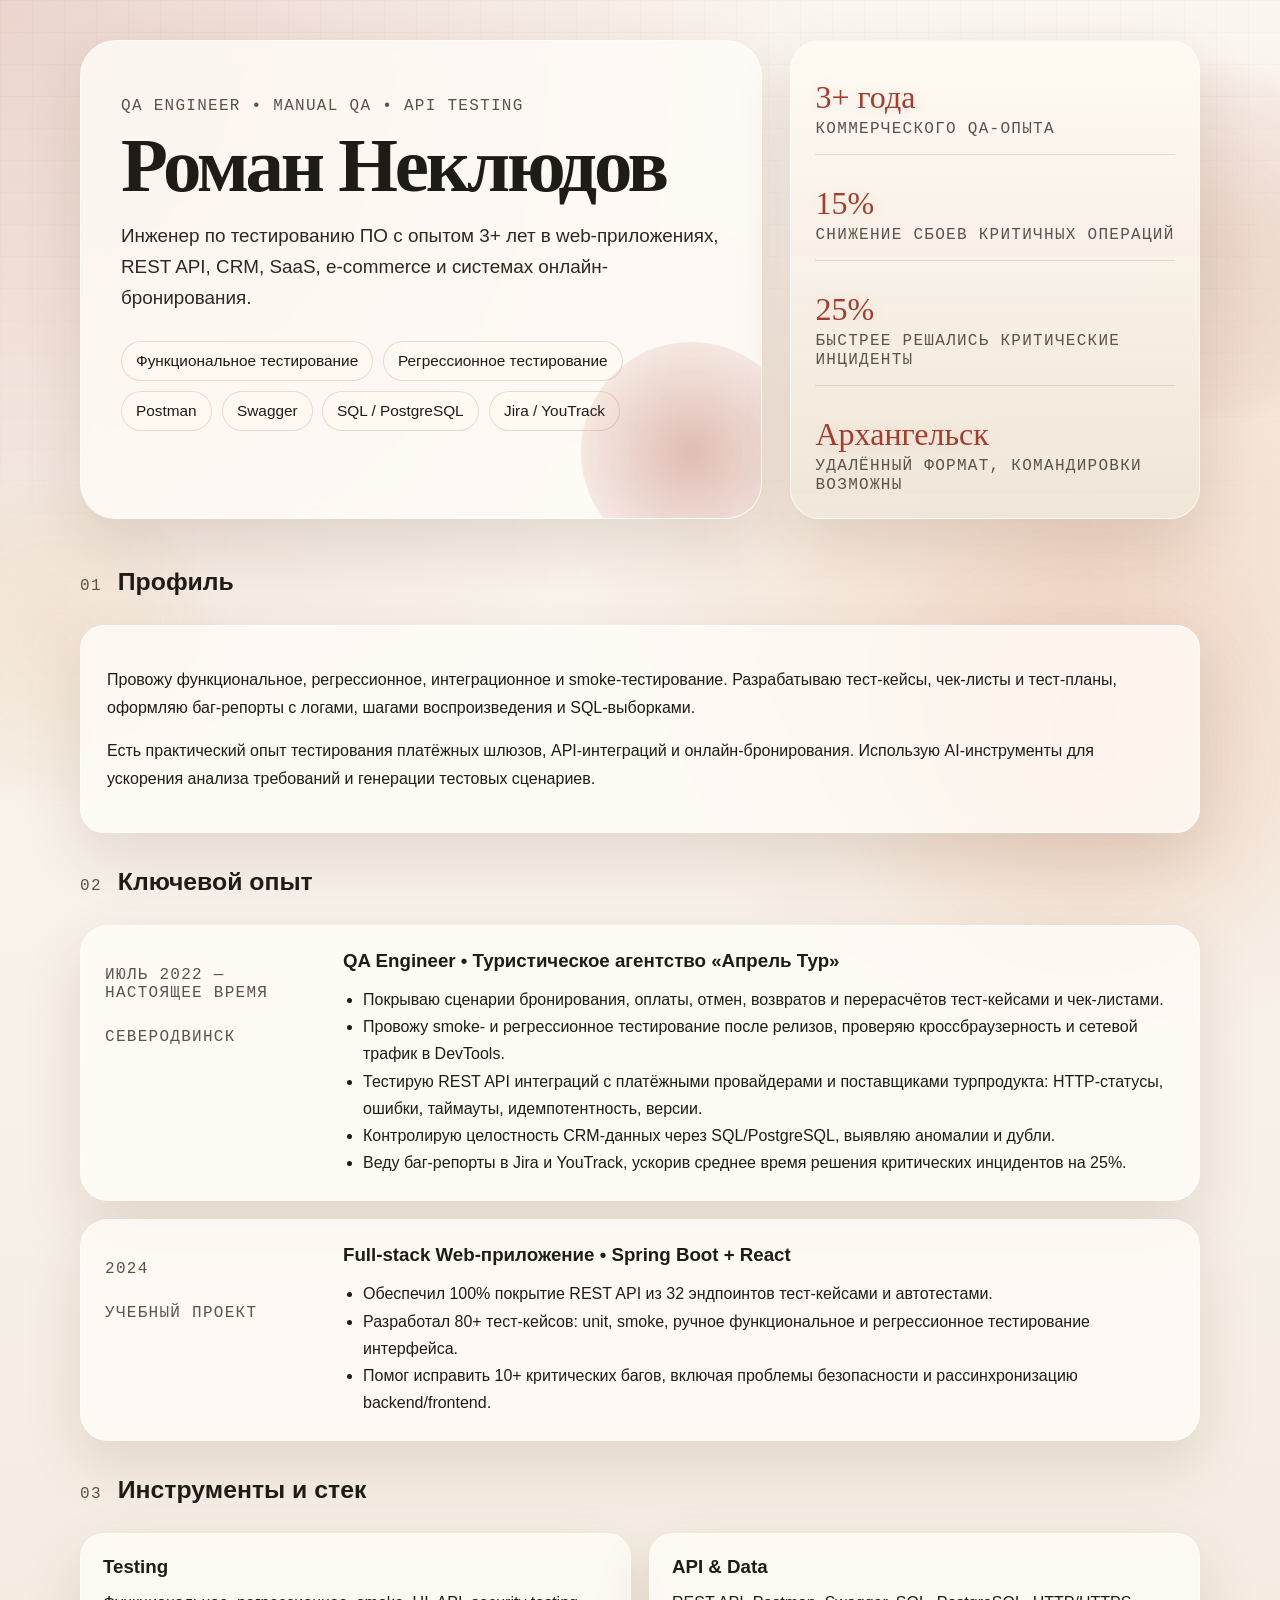
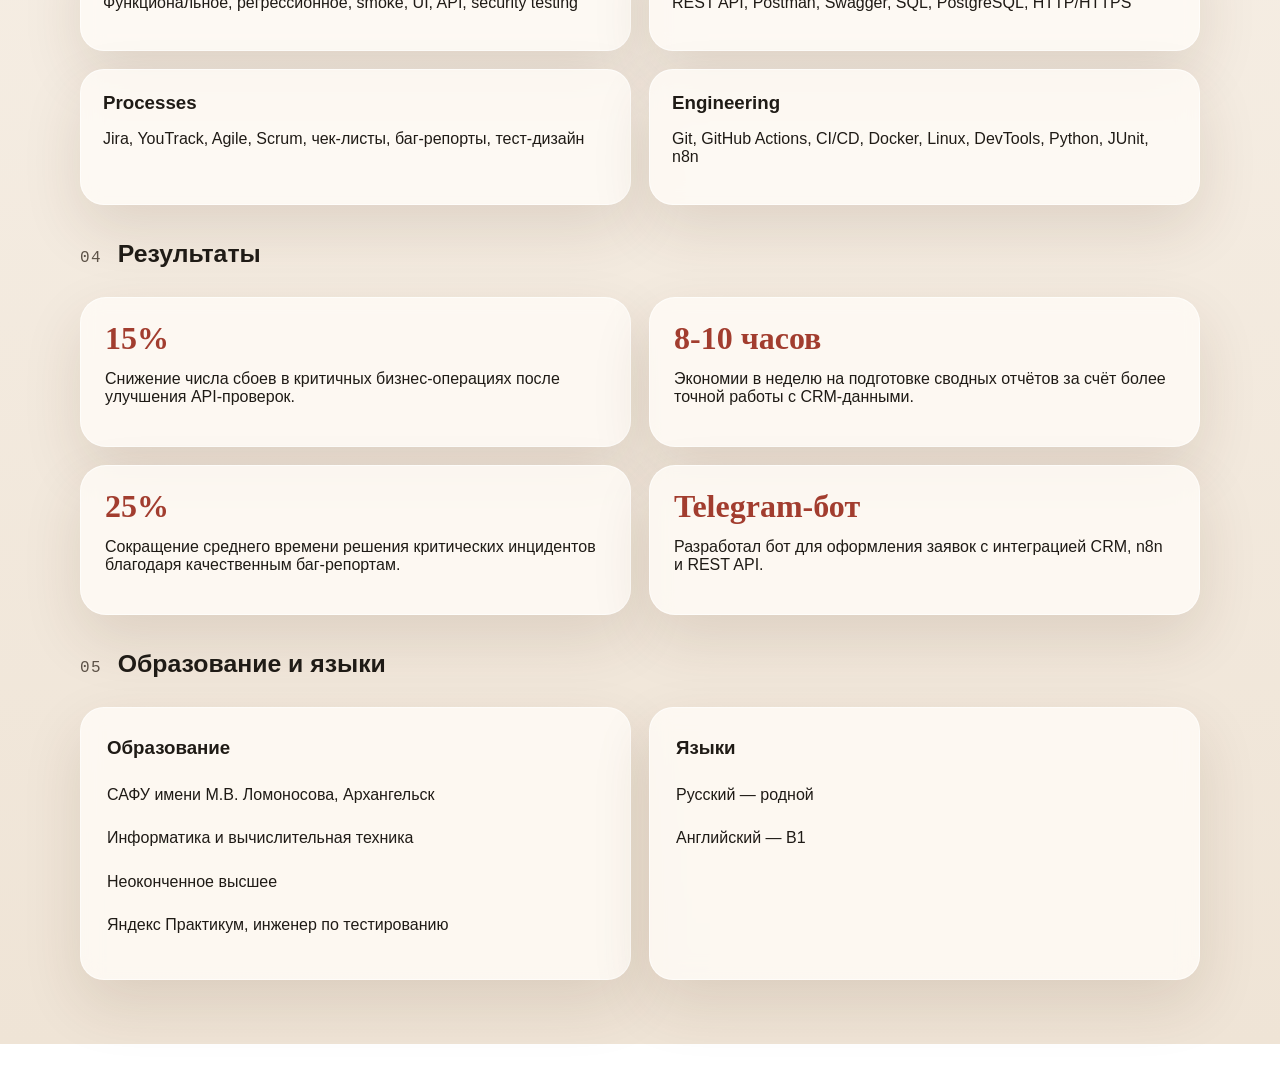
==== index.html @ d8e53c1a "Initial portfolio site" ====
<!DOCTYPE html>
<html lang="ru">
<head>
    <meta charset="UTF-8">
    <meta name="viewport" content="width=device-width, initial-scale=1.0">
    <title>Роман Неклюдов | QA Engineer</title>
    <meta
        name="description"
        content="Сайт-визитка QA Engineer Романа Неклюдова: опыт в тестировании web-приложений, REST API, CRM, SaaS и платёжных систем."
    >
    <link rel="stylesheet" href="styles.css">
</head>
<body>
<div class="ambient ambient--one" aria-hidden="true"></div>
<div class="ambient ambient--two" aria-hidden="true"></div>
<main class="page">
    <section class="hero reveal">
        <div class="hero__content hero__content--glow">
            <p class="eyebrow">QA Engineer • Manual QA • API Testing</p>
            <h1>Роман Неклюдов</h1>
            <p class="hero__lead">
                Инженер по тестированию ПО с опытом 3+ лет в web-приложениях, REST API,
                CRM, SaaS, e-commerce и системах онлайн-бронирования.
            </p>
            <div class="hero__tags" aria-label="Ключевые компетенции">
                <span>Функциональное тестирование</span>
                <span>Регрессионное тестирование</span>
                <span>Postman</span>
                <span>Swagger</span>
                <span>SQL / PostgreSQL</span>
                <span>Jira / YouTrack</span>
            </div>
        </div>

        <aside class="hero__card reveal reveal--delay-2">
            <div class="metric">
                <span class="metric__value">3+ года</span>
                <span class="metric__label">Коммерческого QA-опыта</span>
            </div>
            <div class="metric">
                <span class="metric__value">15%</span>
                <span class="metric__label">Снижение сбоев критичных операций</span>
            </div>
            <div class="metric">
                <span class="metric__value">25%</span>
                <span class="metric__label">Быстрее решались критические инциденты</span>
            </div>
            <div class="metric">
                <span class="metric__value">Архангельск</span>
                <span class="metric__label">Удалённый формат, командировки возможны</span>
            </div>
        </aside>
    </section>

    <section class="section reveal">
        <div class="section__heading">
            <p class="section__index">01</p>
            <h2>Профиль</h2>
        </div>
        <div class="panel">
            <p>
                Провожу функциональное, регрессионное, интеграционное и smoke-тестирование.
                Разрабатываю тест-кейсы, чек-листы и тест-планы, оформляю баг-репорты с логами,
                шагами воспроизведения и SQL-выборками.
            </p>
            <p>
                Есть практический опыт тестирования платёжных шлюзов, API-интеграций и
                онлайн-бронирования. Использую AI-инструменты для ускорения анализа требований
                и генерации тестовых сценариев.
            </p>
        </div>
    </section>

    <section class="section reveal">
        <div class="section__heading">
            <p class="section__index">02</p>
            <h2>Ключевой опыт</h2>
        </div>
        <div class="timeline">
            <article class="timeline__item reveal reveal--delay-1">
                <div class="timeline__meta">
                    <p>Июль 2022 — настоящее время</p>
                    <span>Северодвинск</span>
                </div>
                <div class="timeline__body">
                    <h3>QA Engineer • Туристическое агентство «Апрель Тур»</h3>
                    <ul>
                        <li>Покрываю сценарии бронирования, оплаты, отмен, возвратов и перерасчётов тест-кейсами и чек-листами.</li>
                        <li>Провожу smoke- и регрессионное тестирование после релизов, проверяю кроссбраузерность и сетевой трафик в DevTools.</li>
                        <li>Тестирую REST API интеграций с платёжными провайдерами и поставщиками турпродукта: HTTP-статусы, ошибки, таймауты, идемпотентность, версии.</li>
                        <li>Контролирую целостность CRM-данных через SQL/PostgreSQL, выявляю аномалии и дубли.</li>
                        <li>Веду баг-репорты в Jira и YouTrack, ускорив среднее время решения критических инцидентов на 25%.</li>
                    </ul>
                </div>
            </article>

            <article class="timeline__item reveal reveal--delay-2">
                <div class="timeline__meta">
                    <p>2024</p>
                    <span>Учебный проект</span>
                </div>
                <div class="timeline__body">
                    <h3>Full-stack Web-приложение • Spring Boot + React</h3>
                    <ul>
                        <li>Обеспечил 100% покрытие REST API из 32 эндпоинтов тест-кейсами и автотестами.</li>
                        <li>Разработал 80+ тест-кейсов: unit, smoke, ручное функциональное и регрессионное тестирование интерфейса.</li>
                        <li>Помог исправить 10+ критических багов, включая проблемы безопасности и рассинхронизацию backend/frontend.</li>
                    </ul>
                </div>
            </article>
        </div>
    </section>

    <section class="section reveal">
        <div class="section__heading">
            <p class="section__index">03</p>
            <h2>Инструменты и стек</h2>
        </div>
        <div class="stack">
            <div class="stack__group reveal reveal--delay-1">
                <h3>Testing</h3>
                <p>Функциональное, регрессионное, smoke, UI, API, security testing</p>
            </div>
            <div class="stack__group reveal reveal--delay-2">
                <h3>API & Data</h3>
                <p>REST API, Postman, Swagger, SQL, PostgreSQL, HTTP/HTTPS</p>
            </div>
            <div class="stack__group reveal reveal--delay-3">
                <h3>Processes</h3>
                <p>Jira, YouTrack, Agile, Scrum, чек-листы, баг-репорты, тест-дизайн</p>
            </div>
            <div class="stack__group reveal reveal--delay-4">
                <h3>Engineering</h3>
                <p>Git, GitHub Actions, CI/CD, Docker, Linux, DevTools, Python, JUnit, n8n</p>
            </div>
        </div>
    </section>

    <section class="section reveal">
        <div class="section__heading">
            <p class="section__index">04</p>
            <h2>Результаты</h2>
        </div>
        <div class="results">
            <article class="result-card reveal reveal--delay-1">
                <strong>15%</strong>
                <p>Снижение числа сбоев в критичных бизнес-операциях после улучшения API-проверок.</p>
            </article>
            <article class="result-card reveal reveal--delay-2">
                <strong>8-10 часов</strong>
                <p>Экономии в неделю на подготовке сводных отчётов за счёт более точной работы с CRM-данными.</p>
            </article>
            <article class="result-card reveal reveal--delay-3">
                <strong>25%</strong>
                <p>Сокращение среднего времени решения критических инцидентов благодаря качественным баг-репортам.</p>
            </article>
            <article class="result-card reveal reveal--delay-4">
                <strong>Telegram-бот</strong>
                <p>Разработал бот для оформления заявок с интеграцией CRM, n8n и REST API.</p>
            </article>
        </div>
    </section>

    <section class="section section--compact reveal">
        <div class="section__heading">
            <p class="section__index">05</p>
            <h2>Образование и языки</h2>
        </div>
        <div class="grid-two">
            <div class="panel reveal reveal--delay-1">
                <h3>Образование</h3>
                <p>САФУ имени М.В. Ломоносова, Архангельск</p>
                <p>Информатика и вычислительная техника</p>
                <p>Неоконченное высшее</p>
                <p>Яндекс Практикум, инженер по тестированию</p>
            </div>
            <div class="panel reveal reveal--delay-2">
                <h3>Языки</h3>
                <p>Русский — родной</p>
                <p>Английский — B1</p>
            </div>
        </div>
    </section>
</main>
<script>
    const observer = new IntersectionObserver((entries) => {
        entries.forEach((entry) => {
            if (entry.isIntersecting) {
                entry.target.classList.add('reveal--visible');
                observer.unobserve(entry.target);
            }
        });
    }, { threshold: 0.18 });

    document.querySelectorAll('.reveal').forEach((element) => {
        observer.observe(element);
    });
</script>
</body>
</html>
---- styles.css ----
:root {
    --bg: #f7f0e7;
    --bg-strong: #eadbc8;
    --surface: rgba(255, 252, 247, 0.82);
    --surface-strong: #fffaf2;
    --text: #1f1b16;
    --muted: #5d5247;
    --accent: #a23d2f;
    --accent-soft: #d87f52;
    --line: rgba(31, 27, 22, 0.12);
    --shadow: 0 24px 60px rgba(70, 40, 16, 0.12);
}

* {
    box-sizing: border-box;
}

html {
    scroll-behavior: smooth;
}

body {
    margin: 0;
    min-height: 100vh;
    color: var(--text);
    font-family: "Segoe UI Variable Text", "Trebuchet MS", sans-serif;
    background:
        radial-gradient(circle at top left, rgba(162, 61, 47, 0.18), transparent 28%),
        radial-gradient(circle at right 15% top 20%, rgba(216, 127, 82, 0.22), transparent 22%),
        linear-gradient(180deg, #fbf6f0 0%, var(--bg) 45%, #efe4d6 100%);
    overflow-x: hidden;
}

body::before {
    content: "";
    position: fixed;
    inset: 0;
    pointer-events: none;
    background-image:
        linear-gradient(rgba(31, 27, 22, 0.035) 1px, transparent 1px),
        linear-gradient(90deg, rgba(31, 27, 22, 0.03) 1px, transparent 1px);
    background-size: 32px 32px;
    mask-image: linear-gradient(180deg, rgba(0, 0, 0, 0.45), transparent 92%);
    animation: driftGrid 24s linear infinite;
}

body::after {
    content: "";
    position: fixed;
    inset: auto 0 0 auto;
    width: 42vw;
    height: 42vw;
    pointer-events: none;
    background: radial-gradient(circle, rgba(216, 127, 82, 0.16), transparent 66%);
    filter: blur(12px);
    transform: translate(14%, 24%);
    animation: pulseAura 11s ease-in-out infinite;
}

.ambient {
    position: fixed;
    border-radius: 50%;
    pointer-events: none;
    filter: blur(10px);
    opacity: 0.6;
}

.ambient--one {
    top: 8%;
    right: -8%;
    width: 340px;
    height: 340px;
    background: radial-gradient(circle, rgba(162, 61, 47, 0.22), rgba(162, 61, 47, 0));
    animation: floatBlob 14s ease-in-out infinite;
}

.ambient--two {
    left: -7%;
    bottom: 12%;
    width: 300px;
    height: 300px;
    background: radial-gradient(circle, rgba(230, 191, 128, 0.26), rgba(230, 191, 128, 0));
    animation: floatBlobReverse 17s ease-in-out infinite;
}

.page {
    position: relative;
    z-index: 1;
    width: min(1120px, calc(100% - 32px));
    margin: 0 auto;
    padding: 40px 0 64px;
}

.hero {
    display: grid;
    grid-template-columns: minmax(0, 1.5fr) minmax(290px, 0.9fr);
    gap: 28px;
    align-items: stretch;
    margin-bottom: 42px;
}

.hero__content,
.hero__card,
.panel,
.timeline__item,
.result-card,
.stack__group {
    backdrop-filter: blur(10px);
    background: var(--surface);
    border: 1px solid rgba(255, 255, 255, 0.6);
    box-shadow: var(--shadow);
    transition:
        transform 400ms cubic-bezier(0.2, 0.8, 0.2, 1),
        box-shadow 400ms cubic-bezier(0.2, 0.8, 0.2, 1),
        border-color 400ms ease,
        background-color 400ms ease;
}

.hero__content {
    position: relative;
    overflow: hidden;
    padding: 40px;
    border-radius: 36px;
}

.hero__content::after {
    content: "";
    position: absolute;
    right: -40px;
    bottom: -44px;
    width: 220px;
    height: 220px;
    border-radius: 50%;
    background: radial-gradient(circle, rgba(162, 61, 47, 0.32), rgba(162, 61, 47, 0));
    animation: orbDrift 9s ease-in-out infinite;
}

.hero__content--glow::before {
    content: "";
    position: absolute;
    inset: -2px;
    border-radius: inherit;
    background: linear-gradient(135deg, rgba(255, 255, 255, 0.55), rgba(162, 61, 47, 0.06), rgba(216, 127, 82, 0.2));
    opacity: 0.9;
    mask:
        linear-gradient(#fff 0 0) content-box,
        linear-gradient(#fff 0 0);
    mask-composite: exclude;
    padding: 1px;
    pointer-events: none;
}

.eyebrow,
.section__index,
.timeline__meta,
.metric__label {
    color: var(--muted);
    font-family: "Consolas", "Lucida Console", monospace;
    letter-spacing: 0.08em;
    text-transform: uppercase;
}

.hero h1 {
    margin: 14px 0 18px;
    font-family: Georgia, "Times New Roman", serif;
    font-size: clamp(2.8rem, 6vw, 5.5rem);
    line-height: 0.92;
    letter-spacing: -0.04em;
    animation: titleRise 1s cubic-bezier(0.18, 0.89, 0.32, 1.28) both;
}

.hero__lead {
    max-width: 700px;
    margin: 0;
    font-size: 1.18rem;
    line-height: 1.65;
    color: #30271f;
    animation: fadeSlideUp 0.9s ease both;
    animation-delay: 120ms;
}

.hero__tags {
    display: flex;
    flex-wrap: wrap;
    gap: 10px;
    margin-top: 28px;
}

.hero__tags span {
    padding: 10px 14px;
    border: 1px solid rgba(162, 61, 47, 0.18);
    border-radius: 999px;
    background: rgba(255, 250, 242, 0.78);
    font-size: 0.96rem;
    animation: chipPop 0.6s ease both;
}

.hero__tags span:nth-child(1) {
    animation-delay: 180ms;
}

.hero__tags span:nth-child(2) {
    animation-delay: 260ms;
}

.hero__tags span:nth-child(3) {
    animation-delay: 340ms;
}

.hero__tags span:nth-child(4) {
    animation-delay: 420ms;
}

.hero__tags span:nth-child(5) {
    animation-delay: 500ms;
}

.hero__tags span:nth-child(6) {
    animation-delay: 580ms;
}

.hero__card {
    display: grid;
    gap: 16px;
    padding: 24px;
    border-radius: 30px;
    background:
        linear-gradient(180deg, rgba(255, 250, 242, 0.94), rgba(239, 228, 214, 0.9)),
        var(--surface);
}

.metric {
    padding: 16px 0;
    border-bottom: 1px solid var(--line);
}

.metric:last-child {
    border-bottom: 0;
    padding-bottom: 0;
}

.metric__value {
    display: block;
    margin-bottom: 6px;
    color: var(--accent);
    font-family: Georgia, "Times New Roman", serif;
    font-size: 2rem;
    line-height: 1;
    text-shadow: 0 0 18px rgba(162, 61, 47, 0.12);
}

.section {
    margin-bottom: 28px;
}

.section__heading {
    display: flex;
    gap: 16px;
    align-items: baseline;
    margin-bottom: 14px;
}

.section__heading h2 {
    margin: 0;
    font-size: 1.55rem;
}

.panel {
    padding: 24px 26px;
    border-radius: 24px;
    line-height: 1.72;
}

.timeline {
    display: grid;
    gap: 18px;
}

.timeline__item {
    display: grid;
    grid-template-columns: 220px minmax(0, 1fr);
    gap: 18px;
    padding: 24px;
    border-radius: 28px;
}

.timeline__meta span {
    display: inline-block;
    margin-top: 10px;
}

.timeline__body h3,
.stack__group h3,
.panel h3 {
    margin-top: 0;
    margin-bottom: 14px;
}

.timeline__body ul {
    margin: 0;
    padding-left: 20px;
    line-height: 1.7;
}

.stack {
    display: grid;
    grid-template-columns: repeat(2, minmax(0, 1fr));
    gap: 18px;
}

.stack__group {
    padding: 22px;
    border-radius: 24px;
}

.results,
.grid-two {
    display: grid;
    grid-template-columns: repeat(2, minmax(0, 1fr));
    gap: 18px;
}

.result-card {
    padding: 24px;
    border-radius: 26px;
}

.result-card strong {
    display: block;
    margin-bottom: 12px;
    color: var(--accent);
    font-family: Georgia, "Times New Roman", serif;
    font-size: 2rem;
    line-height: 1;
}

.section--compact {
    margin-bottom: 0;
}

.hero__content:hover,
.hero__card:hover,
.panel:hover,
.timeline__item:hover,
.result-card:hover,
.stack__group:hover {
    transform: translateY(-6px);
    box-shadow: 0 30px 70px rgba(70, 40, 16, 0.18);
    border-color: rgba(162, 61, 47, 0.2);
}

.timeline__item:hover,
.result-card:hover,
.stack__group:hover {
    background: rgba(255, 252, 247, 0.92);
}

.reveal {
    opacity: 0;
    transform: translateY(32px) scale(0.985);
    transition:
        opacity 700ms ease,
        transform 700ms cubic-bezier(0.2, 0.8, 0.2, 1);
}

.reveal--visible {
    opacity: 1;
    transform: translateY(0) scale(1);
}

.reveal--delay-1 {
    transition-delay: 90ms;
}

.reveal--delay-2 {
    transition-delay: 180ms;
}

.reveal--delay-3 {
    transition-delay: 270ms;
}

.reveal--delay-4 {
    transition-delay: 360ms;
}

@keyframes driftGrid {
    0% {
        transform: translate3d(0, 0, 0);
    }
    50% {
        transform: translate3d(0, 10px, 0);
    }
    100% {
        transform: translate3d(0, 0, 0);
    }
}

@keyframes pulseAura {
    0%,
    100% {
        transform: translate(14%, 24%) scale(1);
        opacity: 0.75;
    }
    50% {
        transform: translate(10%, 20%) scale(1.08);
        opacity: 1;
    }
}

@keyframes floatBlob {
    0%,
    100% {
        transform: translate3d(0, 0, 0) scale(1);
    }
    50% {
        transform: translate3d(-20px, 24px, 0) scale(1.08);
    }
}

@keyframes floatBlobReverse {
    0%,
    100% {
        transform: translate3d(0, 0, 0) scale(1);
    }
    50% {
        transform: translate3d(26px, -18px, 0) scale(0.94);
    }
}

@keyframes orbDrift {
    0%,
    100% {
        transform: translate3d(0, 0, 0) scale(1);
    }
    50% {
        transform: translate3d(-18px, -18px, 0) scale(1.08);
    }
}

@keyframes titleRise {
    from {
        opacity: 0;
        transform: translateY(26px) scale(0.96);
        filter: blur(8px);
    }
    to {
        opacity: 1;
        transform: translateY(0) scale(1);
        filter: blur(0);
    }
}

@keyframes fadeSlideUp {
    from {
        opacity: 0;
        transform: translateY(20px);
    }
    to {
        opacity: 1;
        transform: translateY(0);
    }
}

@keyframes chipPop {
    from {
        opacity: 0;
        transform: translateY(14px) scale(0.92);
    }
    to {
        opacity: 1;
        transform: translateY(0) scale(1);
    }
}

@media (max-width: 900px) {
    .hero,
    .timeline__item,
    .stack,
    .results,
    .grid-two {
        grid-template-columns: 1fr;
    }

    .hero__content,
    .hero__card,
    .timeline__item,
    .panel,
    .result-card,
    .stack__group {
        border-radius: 24px;
    }

    .page {
        width: min(100% - 20px, 1120px);
        padding-top: 20px;
    }

    .ambient--one,
    .ambient--two {
        opacity: 0.35;
    }
}

@media (max-width: 640px) {
    .hero__content,
    .hero__card,
    .timeline__item,
    .panel,
    .result-card,
    .stack__group {
        padding: 20px;
    }

    .hero h1 {
        font-size: clamp(2.4rem, 14vw, 4rem);
    }

    .hero__lead,
    .panel,
    .timeline__body ul,
    .stack__group,
    .result-card {
        font-size: 0.98rem;
    }
}

@media (prefers-reduced-motion: reduce) {
    *,
    *::before,
    *::after {
        animation: none !important;
        transition: none !important;
        scroll-behavior: auto !important;
    }

    .reveal {
        opacity: 1;
        transform: none;
    }
}
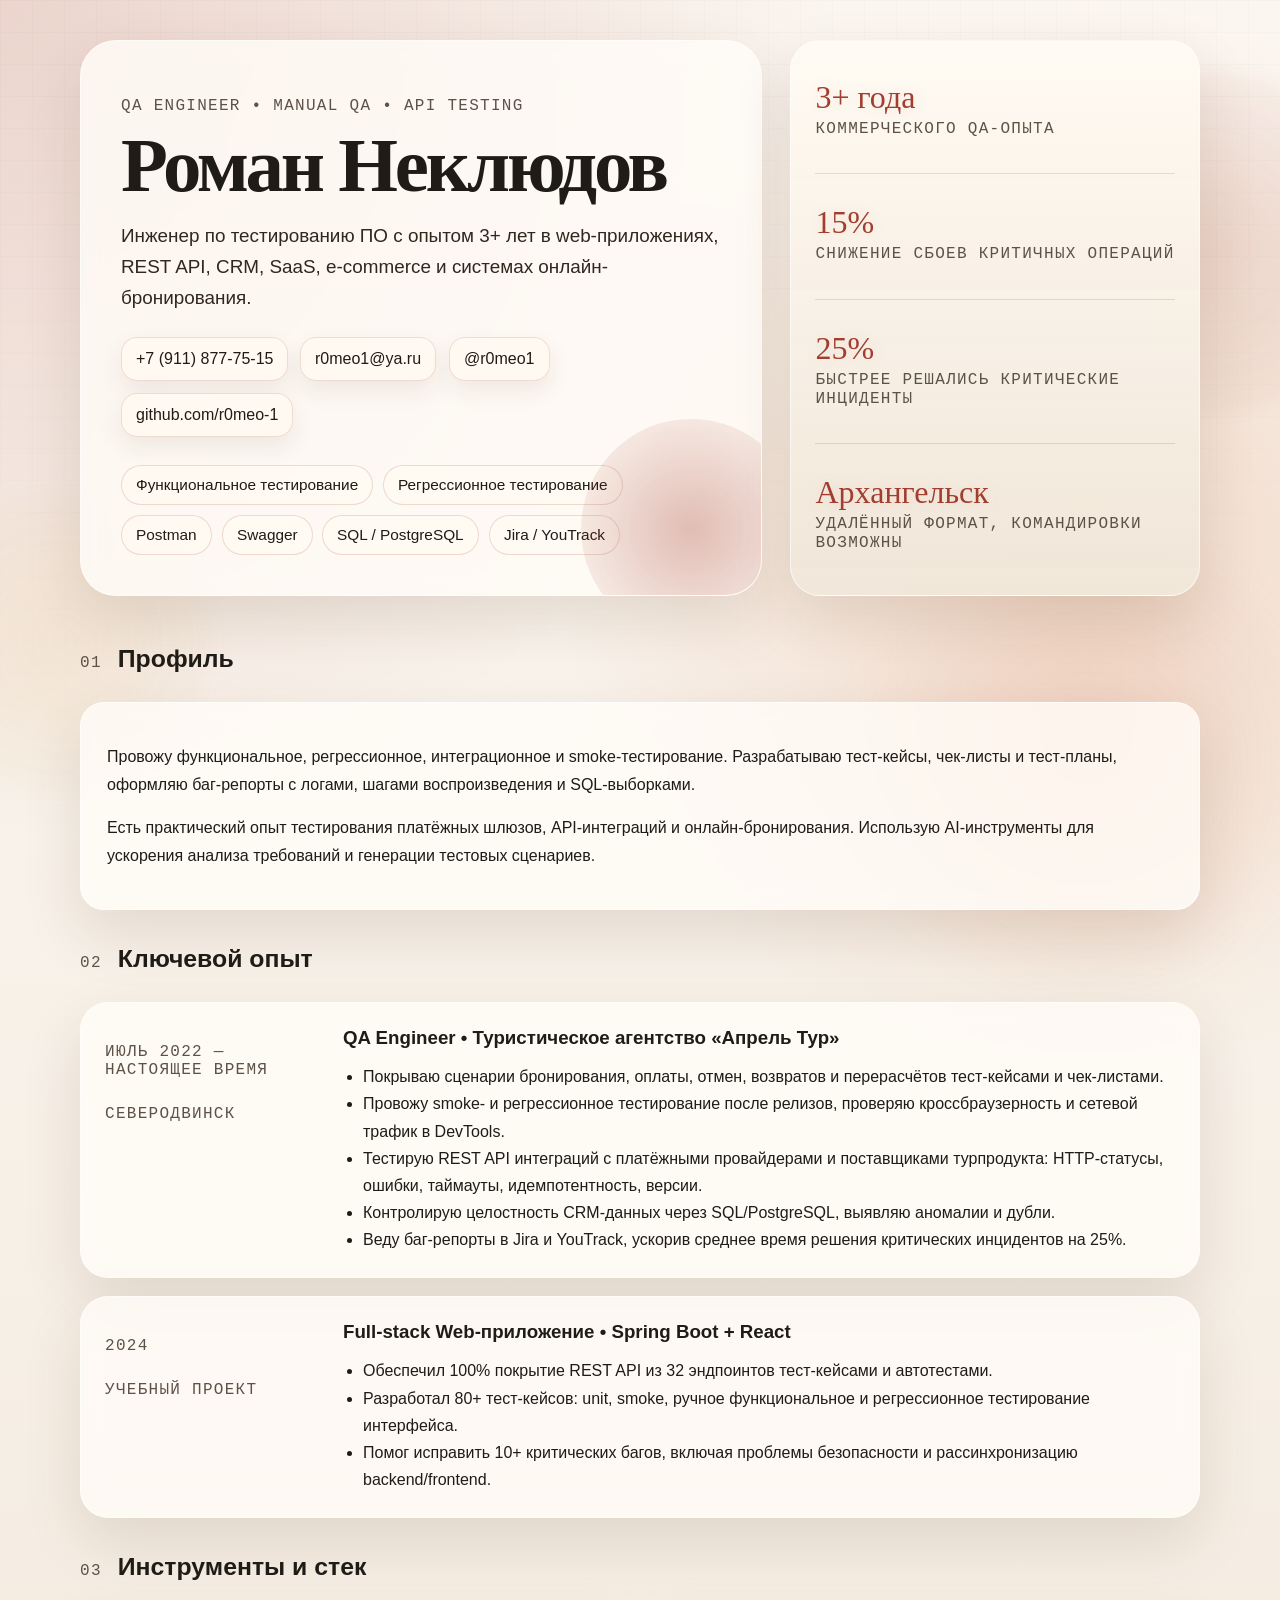
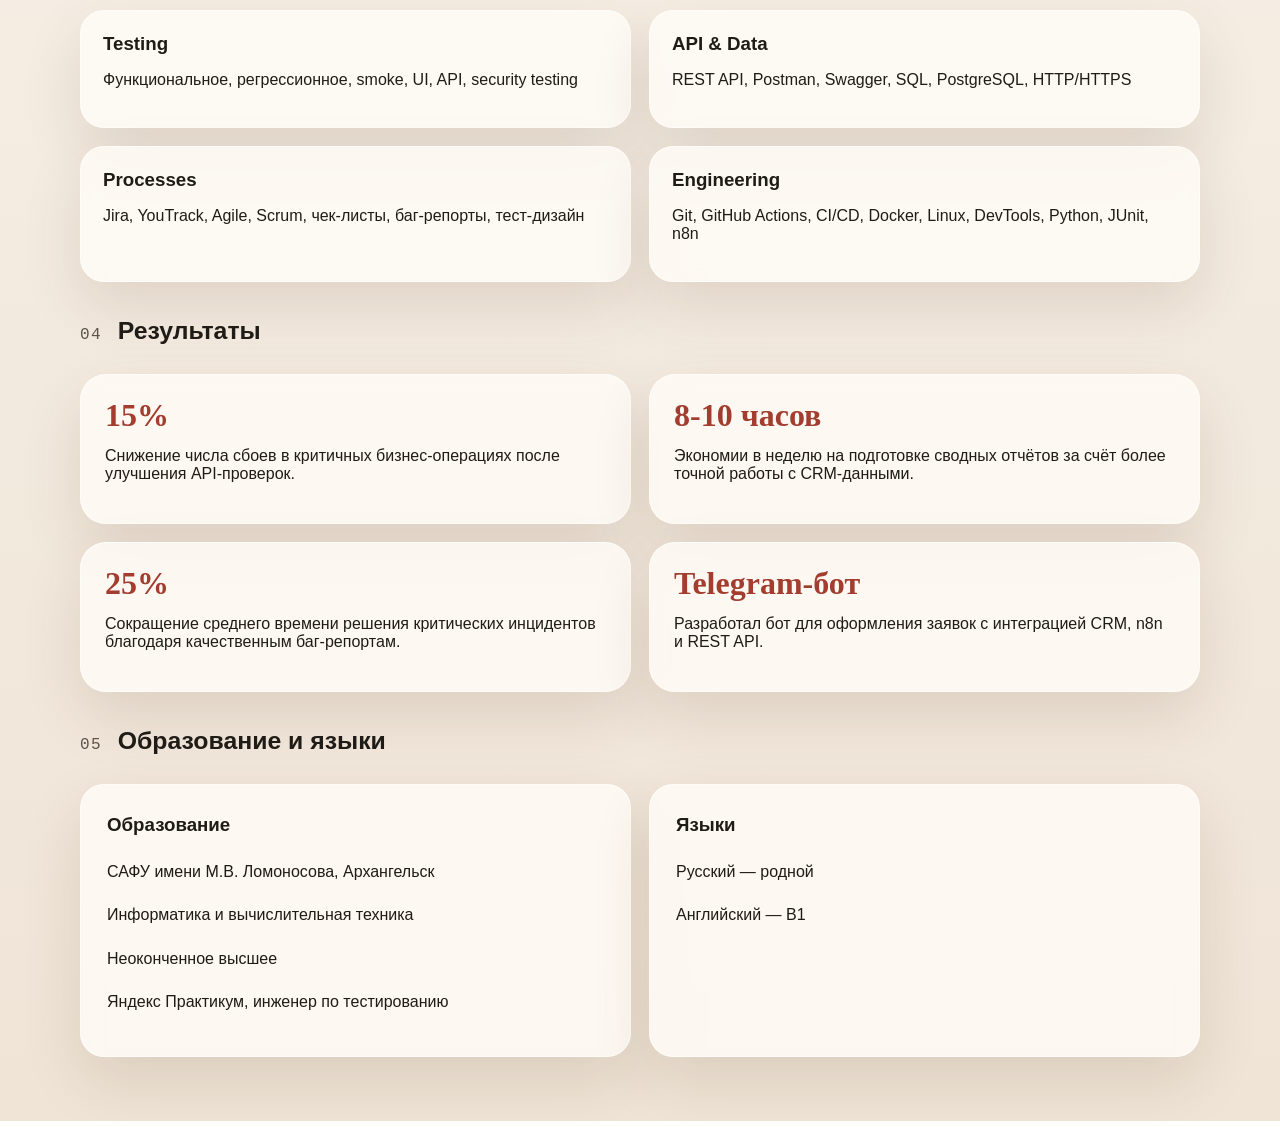
==== commit f2cafc2d: "Update landing pages and enjoycamp design" ====
--- a/index.html
+++ b/index.html
@@ -22,6 +22,12 @@
                 Инженер по тестированию ПО с опытом 3+ лет в web-приложениях, REST API,
                 CRM, SaaS, e-commerce и системах онлайн-бронирования.
             </p>
+            <div class="contact-strip" aria-label="Контакты">
+                <a href="tel:+79118777515">+7 (911) 877-75-15</a>
+                <a href="mailto:r0meo1@ya.ru">r0meo1@ya.ru</a>
+                <a href="https://t.me/r0meo1" target="_blank" rel="noreferrer">@r0meo1</a>
+                <a href="https://github.com/r0meo-1" target="_blank" rel="noreferrer">github.com/r0meo-1</a>
+            </div>
             <div class="hero__tags" aria-label="Ключевые компетенции">
                 <span>Функциональное тестирование</span>
                 <span>Регрессионное тестирование</span>
--- a/styles.css
+++ b/styles.css
@@ -179,6 +179,55 @@
     animation-delay: 120ms;
 }
 
+.contact-strip {
+    display: flex;
+    flex-wrap: wrap;
+    gap: 12px;
+    margin-top: 24px;
+}
+
+.contact-strip a {
+    display: inline-flex;
+    align-items: center;
+    min-height: 44px;
+    padding: 10px 14px;
+    color: var(--text);
+    text-decoration: none;
+    border: 1px solid rgba(162, 61, 47, 0.16);
+    border-radius: 16px;
+    background: rgba(255, 250, 242, 0.86);
+    box-shadow: 0 10px 24px rgba(70, 40, 16, 0.08);
+    transition:
+        transform 220ms ease,
+        border-color 220ms ease,
+        background-color 220ms ease,
+        box-shadow 220ms ease;
+    animation: chipPop 0.6s ease both;
+}
+
+.contact-strip a:nth-child(1) {
+    animation-delay: 160ms;
+}
+
+.contact-strip a:nth-child(2) {
+    animation-delay: 240ms;
+}
+
+.contact-strip a:nth-child(3) {
+    animation-delay: 320ms;
+}
+
+.contact-strip a:nth-child(4) {
+    animation-delay: 400ms;
+}
+
+.contact-strip a:hover {
+    transform: translateY(-2px);
+    border-color: rgba(162, 61, 47, 0.3);
+    background: rgba(255, 252, 247, 0.96);
+    box-shadow: 0 14px 28px rgba(70, 40, 16, 0.12);
+}
+
 .hero__tags {
     display: flex;
     flex-wrap: wrap;
@@ -523,6 +572,15 @@
     .result-card {
         font-size: 0.98rem;
     }
+
+    .contact-strip {
+        gap: 10px;
+    }
+
+    .contact-strip a {
+        width: 100%;
+        justify-content: center;
+    }
 }
 
 @media (prefers-reduced-motion: reduce) {
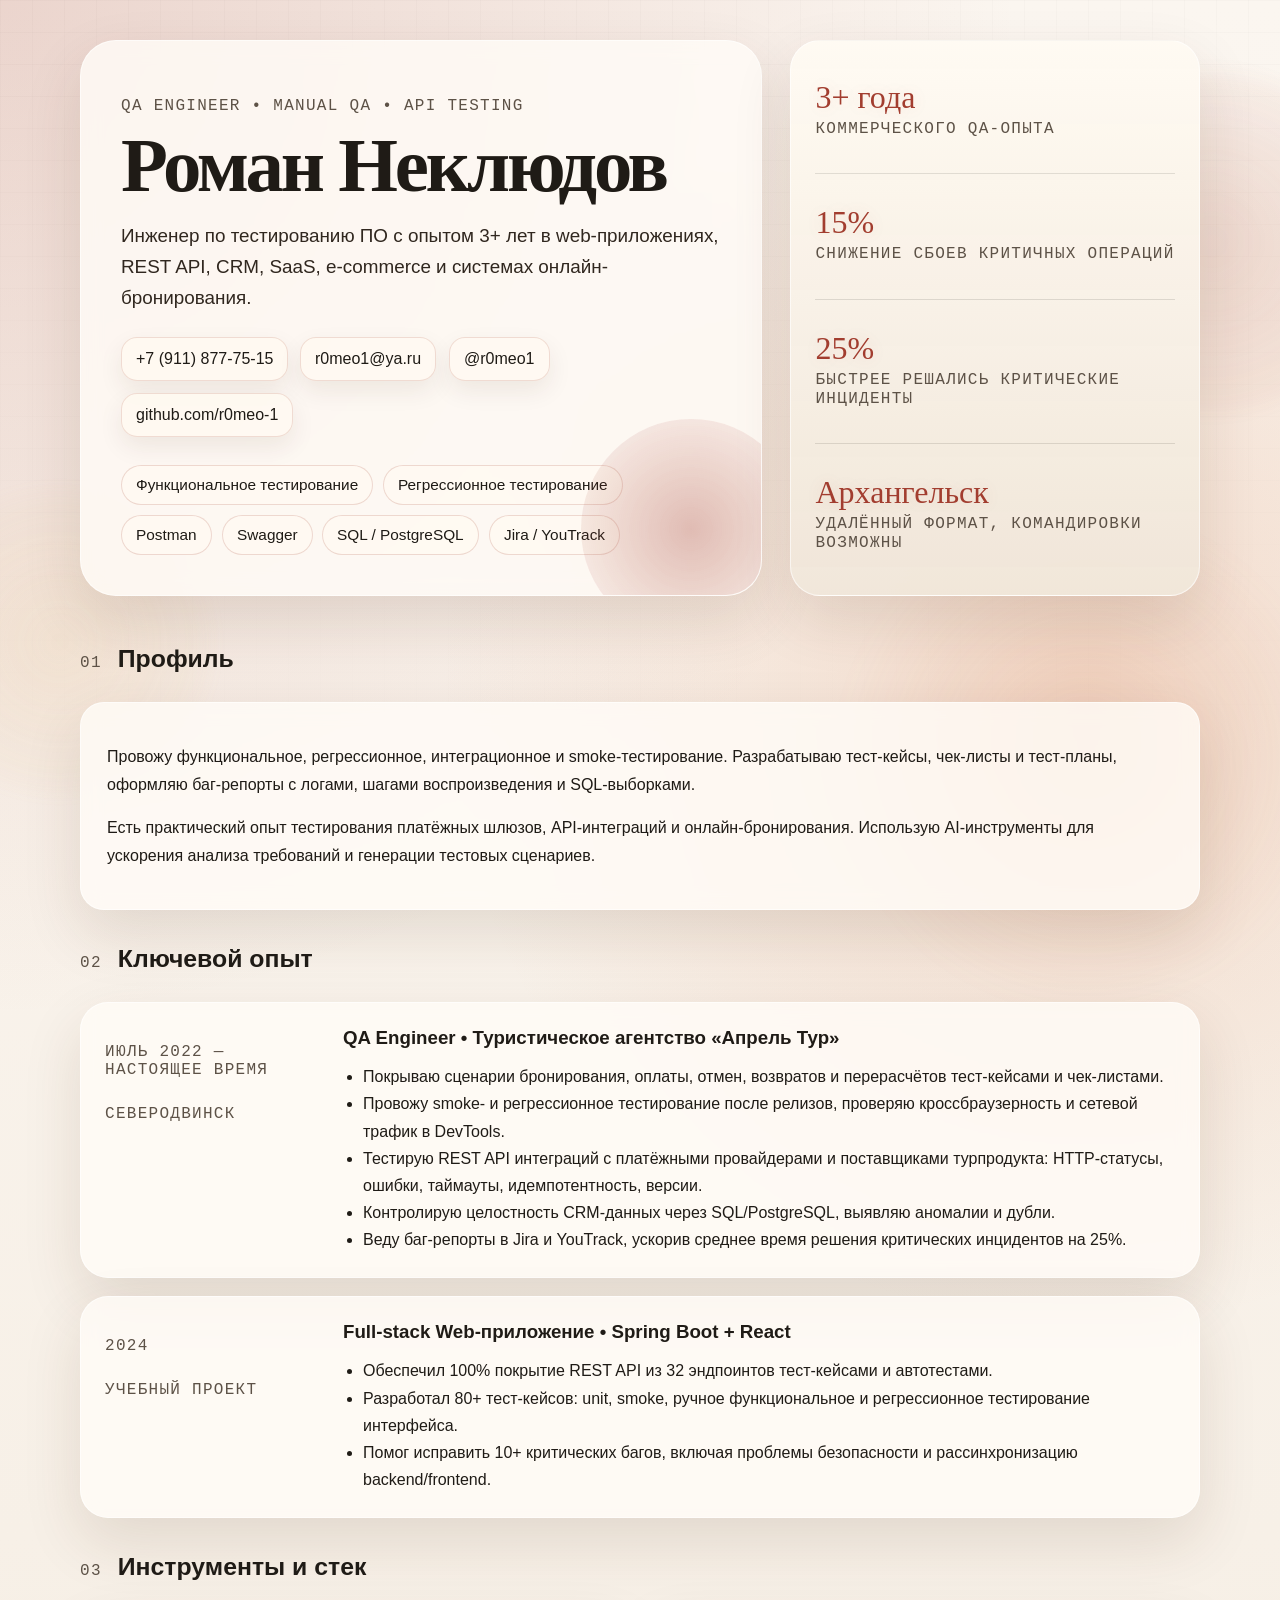
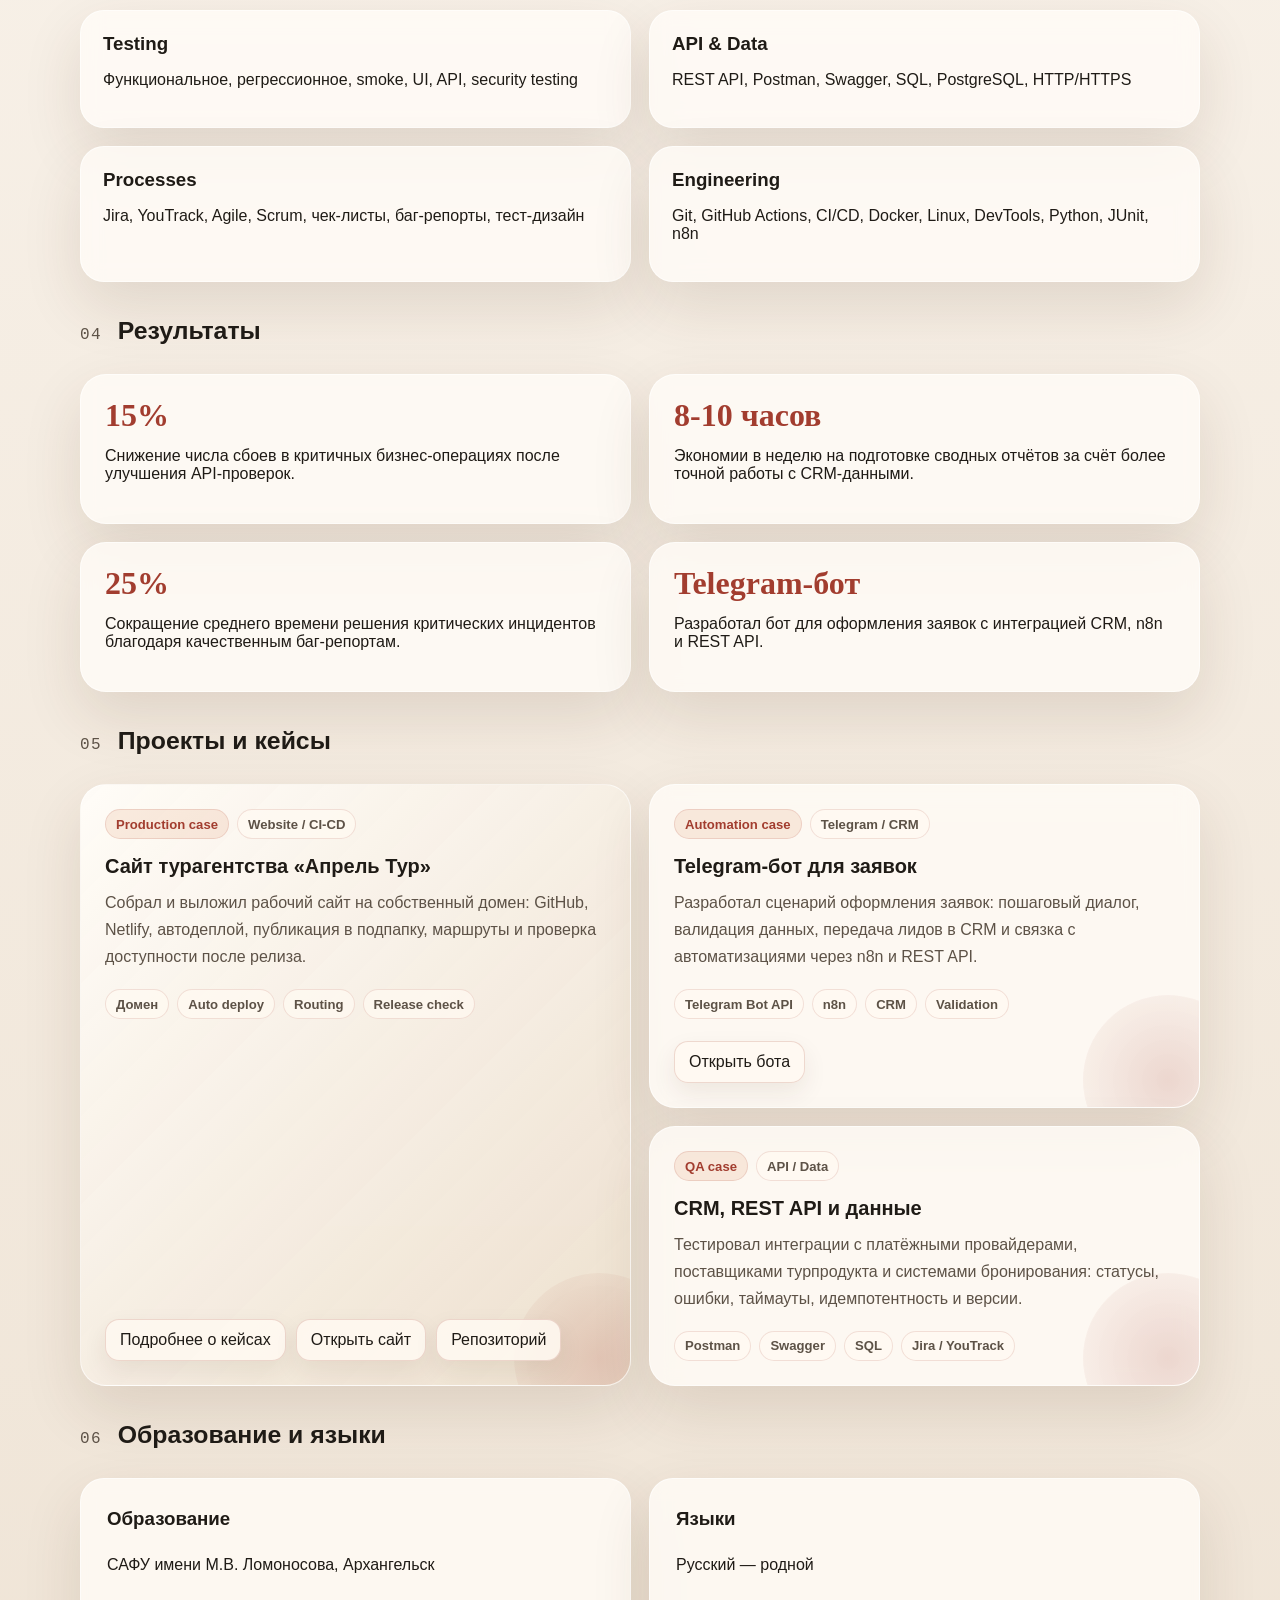
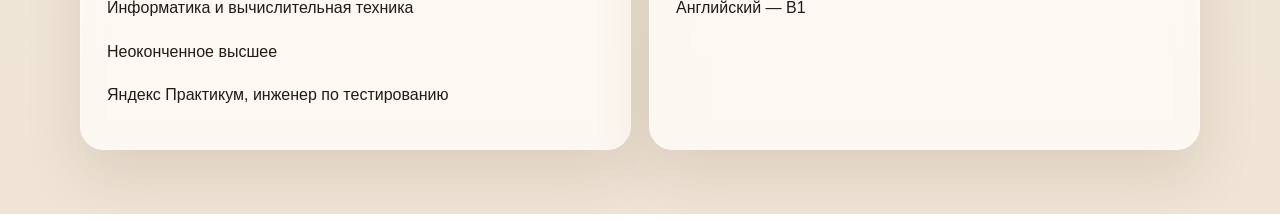
==== commit e8a18316: "Add projects case study page" ====
--- a/index.html
+++ b/index.html
@@ -167,9 +167,79 @@
         </div>
     </section>
 
+    <section class="section reveal">
+        <div class="section__heading">
+            <p class="section__index">05</p>
+            <h2>Проекты и кейсы</h2>
+        </div>
+        <div class="case-grid">
+            <article class="case-card case-card--featured reveal reveal--delay-1">
+                <div class="case-card__meta">
+                    <span>Production case</span>
+                    <span>Website / CI-CD</span>
+                </div>
+                <h3>Сайт турагентства «Апрель Тур»</h3>
+                <p>
+                    Собрал и выложил рабочий сайт на собственный домен: GitHub, Netlify,
+                    автодеплой, публикация в подпапку, маршруты и проверка доступности после релиза.
+                </p>
+                <div class="case-card__points" aria-label="Ключевые детали кейса">
+                    <span>Домен</span>
+                    <span>Auto deploy</span>
+                    <span>Routing</span>
+                    <span>Release check</span>
+                </div>
+                <div class="case-card__actions">
+                    <a href="projects.html">Подробнее о кейсах</a>
+                    <a href="https://r0meo1.ru/apreltour/" target="_blank" rel="noreferrer">Открыть сайт</a>
+                    <a href="https://github.com/r0meo-1/r0meo1.ru" target="_blank" rel="noreferrer">Репозиторий</a>
+                </div>
+            </article>
+
+            <article class="case-card reveal reveal--delay-2">
+                <div class="case-card__meta">
+                    <span>Automation case</span>
+                    <span>Telegram / CRM</span>
+                </div>
+                <h3>Telegram-бот для заявок</h3>
+                <p>
+                    Разработал сценарий оформления заявок: пошаговый диалог, валидация данных,
+                    передача лидов в CRM и связка с автоматизациями через n8n и REST API.
+                </p>
+                <div class="case-card__points" aria-label="Стек Telegram-бота">
+                    <span>Telegram Bot API</span>
+                    <span>n8n</span>
+                    <span>CRM</span>
+                    <span>Validation</span>
+                </div>
+                <div class="case-card__actions">
+                    <a href="https://t.me/turbot_arhangelsk_bot" target="_blank" rel="noreferrer">Открыть бота</a>
+                </div>
+            </article>
+
+            <article class="case-card reveal reveal--delay-3">
+                <div class="case-card__meta">
+                    <span>QA case</span>
+                    <span>API / Data</span>
+                </div>
+                <h3>CRM, REST API и данные</h3>
+                <p>
+                    Тестировал интеграции с платёжными провайдерами, поставщиками турпродукта
+                    и системами бронирования: статусы, ошибки, таймауты, идемпотентность и версии.
+                </p>
+                <div class="case-card__points" aria-label="QA-инструменты">
+                    <span>Postman</span>
+                    <span>Swagger</span>
+                    <span>SQL</span>
+                    <span>Jira / YouTrack</span>
+                </div>
+            </article>
+        </div>
+    </section>
+
     <section class="section section--compact reveal">
         <div class="section__heading">
-            <p class="section__index">05</p>
+            <p class="section__index">06</p>
             <h2>Образование и языки</h2>
         </div>
         <div class="grid-two">
--- a/styles.css
+++ b/styles.css
@@ -104,7 +104,8 @@
 .panel,
 .timeline__item,
 .result-card,
-.stack__group {
+.stack__group,
+.case-card {
     backdrop-filter: blur(10px);
     background: var(--surface);
     border: 1px solid rgba(255, 255, 255, 0.6);
@@ -363,7 +364,8 @@
 }
 
 .results,
-.grid-two {
+.grid-two,
+.case-grid {
     display: grid;
     grid-template-columns: repeat(2, minmax(0, 1fr));
     gap: 18px;
@@ -372,6 +374,132 @@
 .result-card {
     padding: 24px;
     border-radius: 26px;
+}
+
+.case-grid {
+    align-items: stretch;
+}
+
+.case-card {
+    position: relative;
+    overflow: hidden;
+    display: flex;
+    flex-direction: column;
+    min-height: 100%;
+    padding: 24px;
+    border-radius: 26px;
+}
+
+.case-card::after {
+    content: "";
+    position: absolute;
+    right: -54px;
+    bottom: -58px;
+    width: 170px;
+    height: 170px;
+    border-radius: 50%;
+    background: radial-gradient(circle, rgba(162, 61, 47, 0.18), rgba(162, 61, 47, 0));
+    pointer-events: none;
+    transition: transform 400ms ease, opacity 400ms ease;
+}
+
+.case-card--featured {
+    grid-row: span 2;
+    background:
+        linear-gradient(135deg, rgba(255, 252, 247, 0.94), rgba(234, 219, 200, 0.84)),
+        var(--surface);
+}
+
+.case-card:hover::after {
+    opacity: 0.9;
+    transform: translate3d(-12px, -10px, 0) scale(1.08);
+}
+
+.case-card__meta {
+    position: relative;
+    z-index: 1;
+    display: flex;
+    flex-wrap: wrap;
+    gap: 8px;
+    margin-bottom: 16px;
+}
+
+.case-card__meta span,
+.case-card__points span {
+    display: inline-flex;
+    align-items: center;
+    min-height: 30px;
+    padding: 6px 10px;
+    border: 1px solid rgba(162, 61, 47, 0.14);
+    border-radius: 999px;
+    background: rgba(255, 250, 242, 0.74);
+    color: var(--muted);
+    font-size: 0.82rem;
+    font-weight: 700;
+}
+
+.case-card__meta span:first-child {
+    color: var(--accent);
+    background: rgba(216, 127, 82, 0.14);
+}
+
+.case-card h3 {
+    position: relative;
+    z-index: 1;
+    margin: 0 0 12px;
+    font-size: 1.25rem;
+}
+
+.case-card p {
+    position: relative;
+    z-index: 1;
+    margin: 0;
+    color: var(--muted);
+    line-height: 1.68;
+}
+
+.case-card__points {
+    position: relative;
+    z-index: 1;
+    display: flex;
+    flex-wrap: wrap;
+    gap: 8px;
+    margin-top: 18px;
+}
+
+.case-card__actions {
+    position: relative;
+    z-index: 1;
+    display: flex;
+    flex-wrap: wrap;
+    gap: 10px;
+    margin-top: auto;
+    padding-top: 22px;
+}
+
+.case-card__actions a {
+    display: inline-flex;
+    align-items: center;
+    min-height: 42px;
+    padding: 10px 14px;
+    color: var(--text);
+    text-decoration: none;
+    border: 1px solid rgba(162, 61, 47, 0.18);
+    border-radius: 14px;
+    background: rgba(255, 250, 242, 0.86);
+    box-shadow: 0 10px 24px rgba(70, 40, 16, 0.08);
+    transition:
+        transform 220ms ease,
+        border-color 220ms ease,
+        background-color 220ms ease,
+        box-shadow 220ms ease;
+}
+
+.case-card__actions a:hover {
+    transform: translateY(-2px);
+    border-color: rgba(162, 61, 47, 0.3);
+    background: rgba(255, 252, 247, 0.96);
+    box-shadow: 0 14px 28px rgba(70, 40, 16, 0.12);
 }
 
 .result-card strong {
@@ -392,7 +520,8 @@
 .panel:hover,
 .timeline__item:hover,
 .result-card:hover,
-.stack__group:hover {
+.stack__group:hover,
+.case-card:hover {
     transform: translateY(-6px);
     box-shadow: 0 30px 70px rgba(70, 40, 16, 0.18);
     border-color: rgba(162, 61, 47, 0.2);
@@ -400,7 +529,8 @@
 
 .timeline__item:hover,
 .result-card:hover,
-.stack__group:hover {
+.stack__group:hover,
+.case-card:hover {
     background: rgba(255, 252, 247, 0.92);
 }
 
@@ -527,7 +657,8 @@
     .timeline__item,
     .stack,
     .results,
-    .grid-two {
+    .grid-two,
+    .case-grid {
         grid-template-columns: 1fr;
     }
 
@@ -536,8 +667,13 @@
     .timeline__item,
     .panel,
     .result-card,
-    .stack__group {
+    .stack__group,
+    .case-card {
         border-radius: 24px;
+    }
+
+    .case-card--featured {
+        grid-row: auto;
     }
 
     .page {
@@ -557,7 +693,8 @@
     .timeline__item,
     .panel,
     .result-card,
-    .stack__group {
+    .stack__group,
+    .case-card {
         padding: 20px;
     }
 
@@ -569,7 +706,8 @@
     .panel,
     .timeline__body ul,
     .stack__group,
-    .result-card {
+    .result-card,
+    .case-card {
         font-size: 0.98rem;
     }
 
@@ -578,6 +716,11 @@
     }
 
     .contact-strip a {
+        width: 100%;
+        justify-content: center;
+    }
+
+    .case-card__actions a {
         width: 100%;
         justify-content: center;
     }
